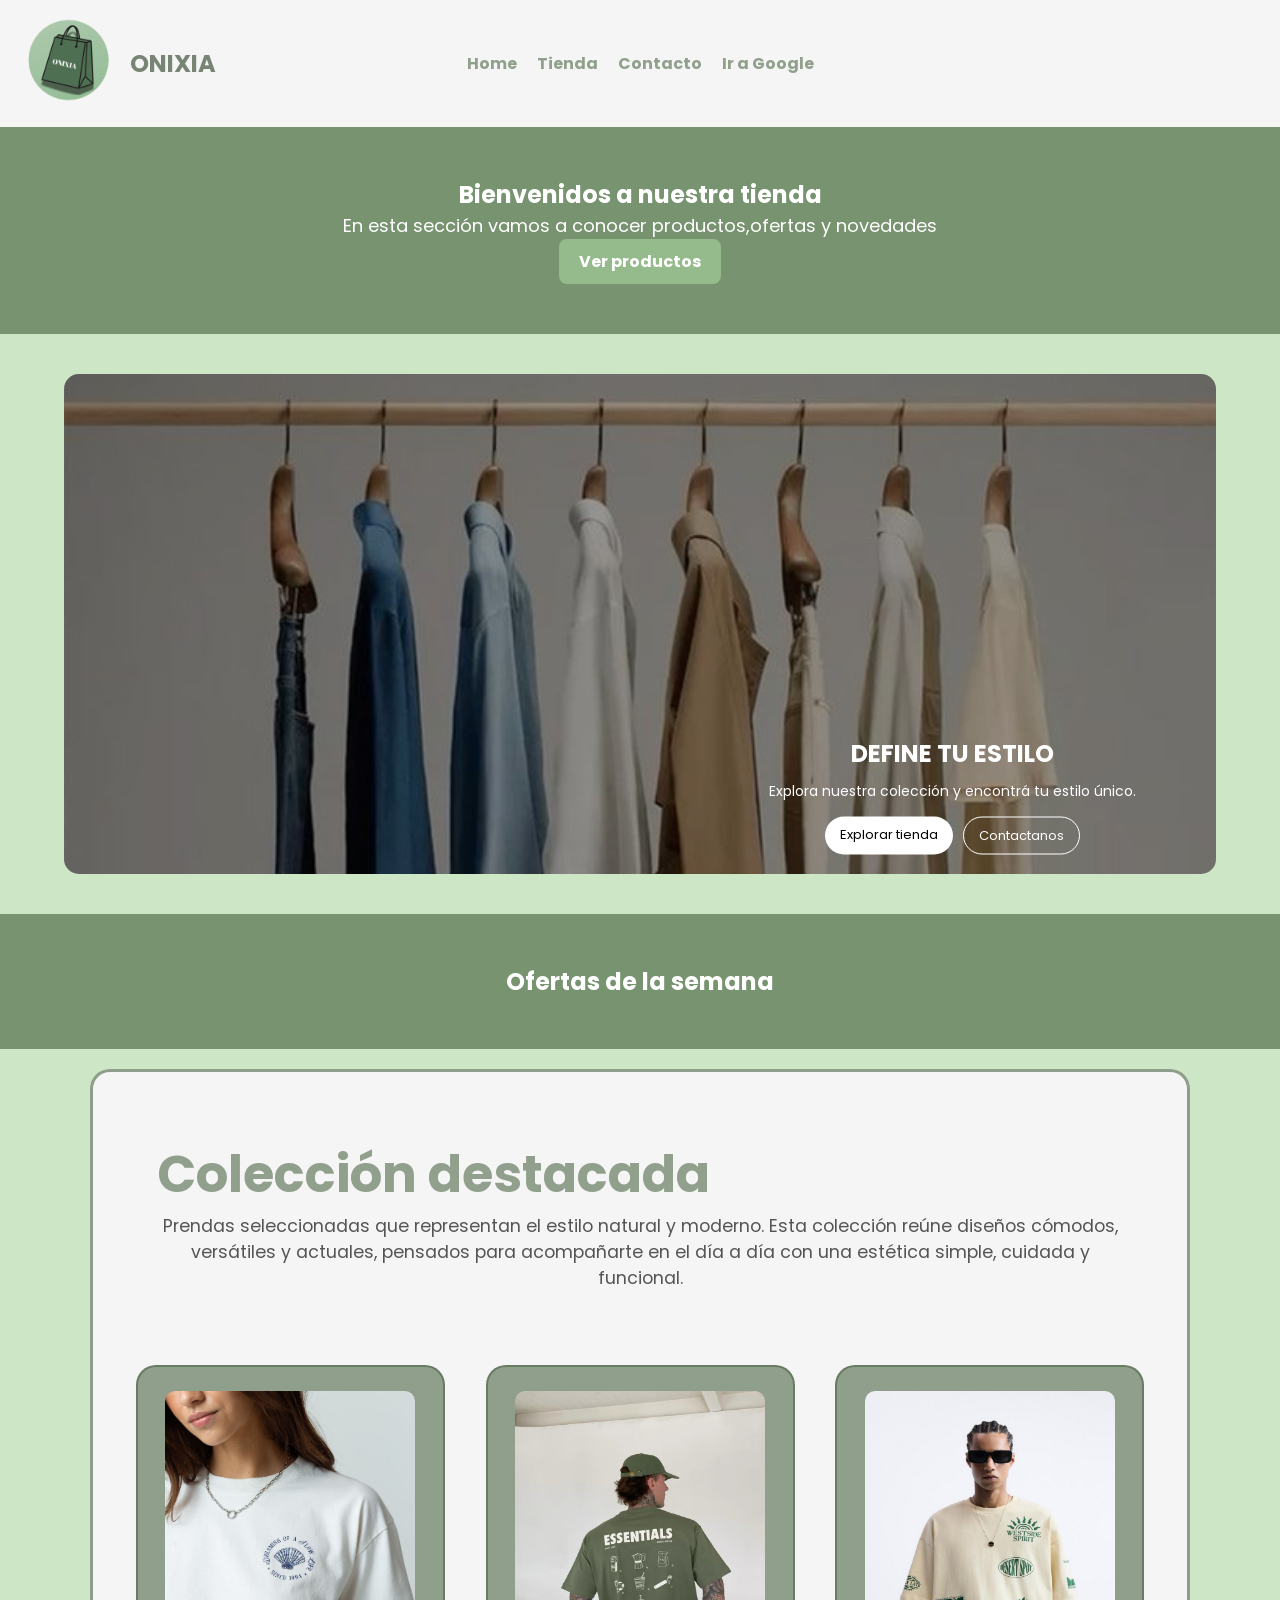
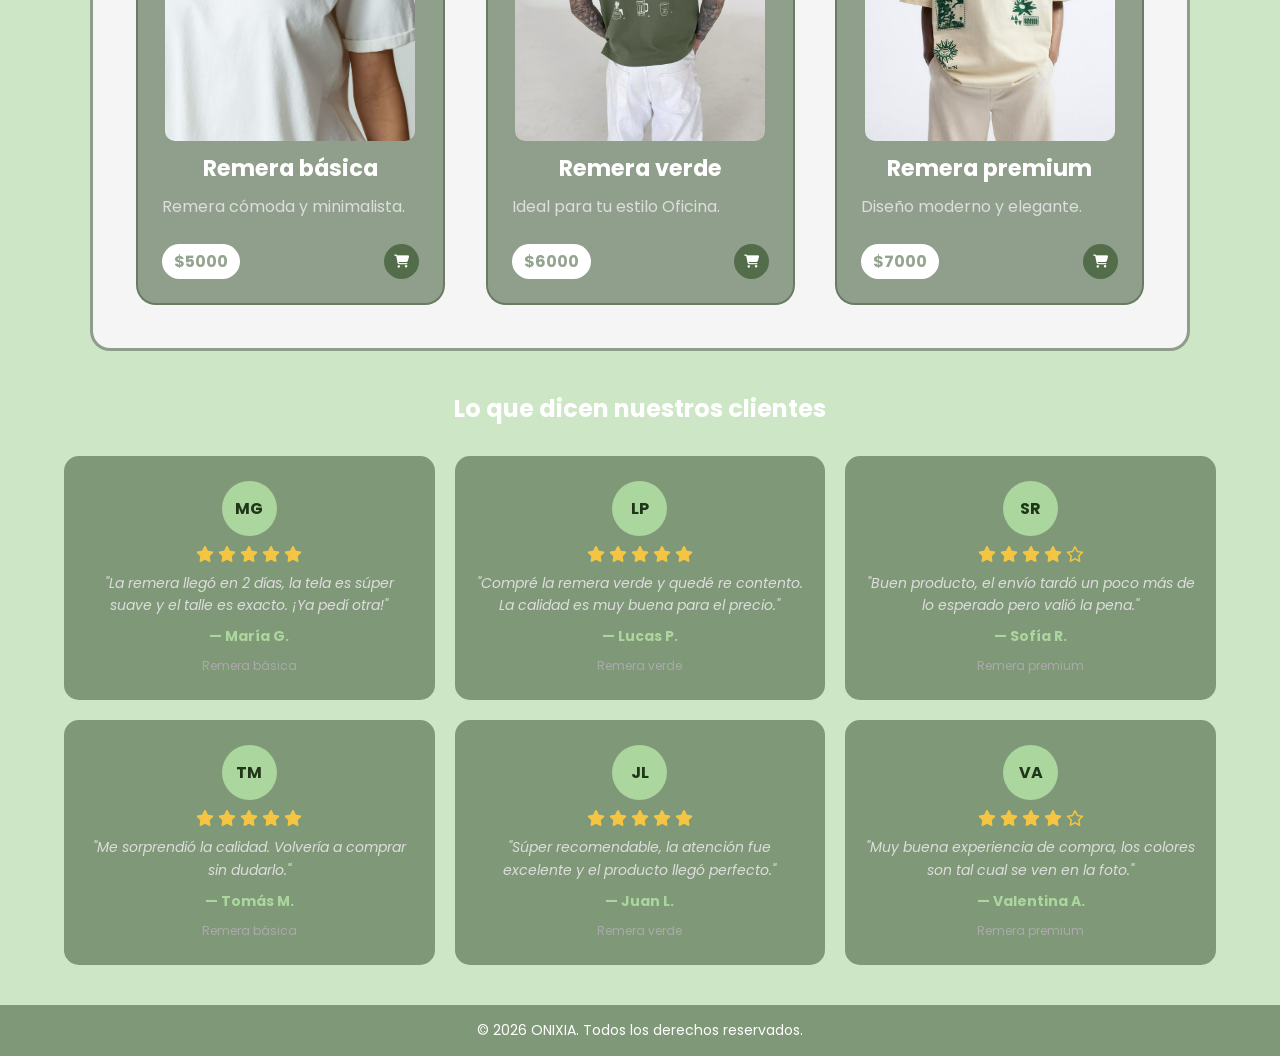
==== index.html @ 17a3d797 "Reordeno proyecto para GitHub Pages" ====
<!DOCTYPE html>
<html lang="es">
    <head>
        <meta charset="UTF-8">
        <meta name="viewport" content="width=device-width, initial-scale=1.0">
        <link rel="icon" type="image/x-icon" href="img/OnixiaCirculo.png">

        <link href="https://fonts.googleapis.com/css2?family=Poppins:wght@400;700&display=swap" rel="stylesheet">

        <link rel="stylesheet" href="estilos/style.css">
        <link rel="stylesheet" href="https://cdnjs.cloudflare.com/ajax/libs/font-awesome/6.5.0/css/all.min.css">
        <!--  ICONOS -->
        <link rel="stylesheet" href="https://cdnjs.cloudflare.com/ajax/libs/font-awesome/6.5.0/css/all.min.css">
    
        <title>ONIXIA</title>
    </head>
    <body>
        <header>
        
        
            <div class="brand">
                <a href="index.html">
                    <img src="img/OnixiaCirculo.png" alt="logo principal" class="logo">
                </a>
                <span class="brand-name">ONIXIA</span>
            </div>
        
            <!-- MENU NUEVO -->
            <input type="checkbox" id="menu-check" class="menu-check">

            <label for="menu-check" class="menu-toggle">
                <span class="icon-bar"></span>
                <span class="icon-bar"></span>
                <span class="icon-bar"></span>
            </label>

            <nav class="nav-container">
                <ul class="nav">
                    <li><a href="index.html">Home</a></li>
                    <li><a href="pages/tienda.html">Tienda</a></li>
                    <li><a href="pages/contacto.html" target="_blank">Contacto</a></li>
                    <li><a href="https://www.google.com" target="_blank">Ir a Google</a></li>
                </ul>
            </nav>
        </header>
        
        <main>
            <section class="introduccion">
                <h2>Bienvenidos a nuestra tienda</h2>
                <p>En esta sección vamos a conocer productos,ofertas y novedades</p>

                <a href="pages/tienda.html" id="btn">Ver productos</a>
            </section>
            <section class="hero">
                    
                    <div class="hero-img-arco">
                    </div>

                    <div class="hero-contenido">
                    <h1>DEFINE TU ESTILO</h1>
                    <p>Explora nuestra colección y encontrá tu estilo único.</p>
                        <div class="botones">
                        <a href="pages/tienda.html" class="btn">Explorar tienda</a>
                        <a href="pages/contacto.html" class="btn btn-secundario">Contactanos</a>
                        </div>
                    </div>

            </section>

           
            
            <section class="introduccion">
                <h2>Ofertas de la semana</h2>
            </section>

            
            <!-- CLASE 5-->  
            <!-- SECCIÓN 3: MEDIDAS, COLORES, FONDOS, FUENTES E ÍCONOS -->
            <section class="colecion">
                <div class="contenido-colecion">
                <h2 class="titulo-colecion">Colección destacada</h2>
                <p class="texto-colecion">
                    Prendas seleccionadas que representan el estilo natural y moderno. Esta colección reúne diseños cómodos, versátiles y actuales, pensados para acompañarte en el día a día con una estética simple, cuidada y funcional.
                </p>
            </div>

                <div class="tarjetas">

                    <article class="tarjeta producto">
                        <img src="img/remera1.jpg" alt="Producto">

                        <h3>Remera básica</h3>

                        <p class="descripcion">
                        Remera cómoda y minimalista.
                        </p>

                        <div class="footer">
                        <span class="precio">$5000</span>

                        <button>
                            <i class="fa-solid fa-cart-shopping"></i>
                            </button>
                        </div>
                    </article>

                    <article class="tarjeta producto">
                    <img src="img/essentials.jpg" alt="Producto">
                    <h3>Remera verde</h3>
                        <p class="descripcion">
                        Ideal para tu estilo Oficina.
                        </p>

                        <div class="footer">
                            <span class="precio">$6000</span>

                            <button>
                            <i class="fa-solid fa-cart-shopping"></i>
                            </button>
                        </div>
                    </article>

                    <article class="tarjeta producto">
                        <img src="img/Premium.jpg" alt="Producto">
                        <h3>Remera premium</h3>

                        <p class="descripcion">
                            Diseño moderno y elegante.
                        </p>

                        <div class="footer">
                            <span class="precio">$7000</span>

                            <button>
                            <i class="fa-solid fa-cart-shopping"></i>
                            </button>
                        </div>
                    </article>

                </div>
            </section>

            <!-- SECCIÓN RESEÑAS -->
            <section class="resenas">
            <h2>Lo que dicen nuestros clientes</h2>
                <div class="grid-resenas">


                    <article class="resena">
                    <div class="resena-avatar">MG</div>
                        <div class="estrellas">
                            <i class="fa-solid fa-star"></i>
                            <i class="fa-solid fa-star"></i>
                            <i class="fa-solid fa-star"></i>
                            <i class="fa-solid fa-star"></i>
                            <i class="fa-solid fa-star"></i>
                        </div>
                        <p>"La remera llegó en 2 días, la tela es súper suave y el talle es exacto. ¡Ya pedí otra!"</p>
                        <span class="resena-nombre">— María G.</span>
                        <span class="resena-producto">Remera básica</span>
                    </article>

                    <article class="resena">
                    <div class="resena-avatar">LP</div>
                        <div class="estrellas">
                            <i class="fa-solid fa-star"></i>
                            <i class="fa-solid fa-star"></i>
                            <i class="fa-solid fa-star"></i>
                            <i class="fa-solid fa-star"></i>
                            <i class="fa-solid fa-star"></i>
                        </div>
                        <p>"Compré la remera verde y quedé re contento. La calidad es muy buena para el precio."</p>
                        <span class="resena-nombre">— Lucas P.</span>
                        <span class="resena-producto">Remera verde</span>
                    </article>

                    <article class="resena">
                        <div class="resena-avatar">SR</div>
                        <div class="estrellas">
                            <i class="fa-solid fa-star"></i>
                            <i class="fa-solid fa-star"></i>
                            <i class="fa-solid fa-star"></i>
                            <i class="fa-solid fa-star"></i>
                            <i class="fa-regular fa-star"></i>
                        </div>
                        <p>"Buen producto, el envío tardó un poco más de lo esperado pero valió la pena."</p>
                        <span class="resena-nombre">— Sofía R.</span>
                        <span class="resena-producto">Remera premium</span>
                    </article>

                    <article class="resena">
                        <div class="resena-avatar">TM</div>
                        <div class="estrellas">
                            <i class="fa-solid fa-star"></i>
                            <i class="fa-solid fa-star"></i>
                            <i class="fa-solid fa-star"></i>
                            <i class="fa-solid fa-star"></i>
                            <i class="fa-solid fa-star"></i>
                        </div>
                        <p>"Me sorprendió la calidad. Volvería a comprar sin dudarlo."</p>
                        <span class="resena-nombre">— Tomás M.</span>
                        <span class="resena-producto">Remera básica</span>
                    </article>

                    <article class="resena">
                        <div class="resena-avatar">JL</div>
                        <div class="estrellas">
                            <i class="fa-solid fa-star"></i>
                            <i class="fa-solid fa-star"></i>
                            <i class="fa-solid fa-star"></i>
                            <i class="fa-solid fa-star"></i>
                            <i class="fa-solid fa-star"></i>
                        </div>
                        <p>"Súper recomendable, la atención fue excelente y el producto llegó perfecto."</p>
                        <span class="resena-nombre">— Juan L.</span>
                        <span class="resena-producto">Remera verde</span>
                    </article>

                    <article class="resena">
                        <div class="resena-avatar">VA</div>
                        <div class="estrellas">
                            <i class="fa-solid fa-star"></i>
                            <i class="fa-solid fa-star"></i>
                            <i class="fa-solid fa-star"></i>
                            <i class="fa-solid fa-star"></i>
                            <i class="fa-regular fa-star"></i>
                        </div>
                        <p>"Muy buena experiencia de compra, los colores son tal cual se ven en la foto."</p>
                        <span class="resena-nombre">— Valentina A.</span>
                        <span class="resena-producto">Remera premium</span>
                    </article>
                </div>
        </section>
    </main>
    

        <script>
            let slides = document.querySelectorAll(".slide");
            let index = 0;

            function mostrarSlide(i) {
            slides.forEach(slide => slide.classList.remove("activo"));
            slides[i].classList.add("activo");
            }

            document.querySelector(".next").addEventListener("click", () => {
            index = (index + 1) % slides.length;
            mostrarSlide(index);
            });

            document.querySelector(".prev").addEventListener("click", () => {
            index = (index - 1 + slides.length) % slides.length;
            mostrarSlide(index);
            });
        </script>


        <footer>
            <p>© 2026 ONIXIA. Todos los derechos reservados.</p>
        </footer>

    
    </body>

</html>
---- estilos/style.css ----
/* Selector universal */
* {
    margin: 0;
    padding: 0;
    box-sizing: border-box;
}
/* Selector de clase */
.introduccion{
    background-color: #3e5b3696;
    text-align: center;
    padding: 50px 20px;
}

/* selector de id / Boton "Ver Productos" */
#btn {
    display: inline-block;
    background-color: #abd69e96;
    color: #fff;
    padding: 10px 20px;
    text-decoration: none;
    border-radius: 8px;
    font-weight: bold;
    transition: 0.3s;
}

#btn:hover {
    background-color: #20361996;
}


body {
  font-family: 'Poppins', sans-serif;
  background-color: #abd69e96;
  color: #fff;
  min-height: 100vh;
  display: flex;
  flex-direction: column;
}

.titulo-header {
    color: #20361996;
}

.titulo-construccion {
    color: #fff;
}

h2{
    color :#fff;

}

p {
    font-size: 18px;

}

header {
    display: flex;
    align-items: center;
    justify-content: space-between;
    padding: 10px 20px;
    background-color: #f5f5f5;
}

header {
    position: relative;
}

.nav-container {
    position: absolute;
    left: 50%;
    transform: translateX(-50%);
}

.logo {
    width: 100px;
}

/* Nombre de la tienda */
.brand {
    display: flex;
    align-items: center;
    gap: 10px;
}

.brand-name {
    font-size: 24px;
    font-weight: bold;
    color: #20361996;
}
/* Menú*/
.nav {
    display: flex;
    gap: 20px;
    list-style: none;
}

.nav a {
    text-decoration: none;
    color: #abd69e96;
    font-weight: 500;
}

.nav a:hover {
    color: #555;
}

/* Contenedor del formulario */
.formulario {
    background-color: #20361996;
    padding: 20px;
    width: 300px;
    margin: 50px auto; /* lo centra */
    border-radius: 10px;
}

/* Inputs */
.formulario input {
    width: 100%;
    padding: 10px;
    margin-bottom: 10px;
    border: 1px solid #ccc;
    border-radius: 5px;

    background-color: #abd69e; /* verde */
    color: #222;               /* color del texto */
}

/* Textarea */
.formulario textarea {
    width: 100%;
    padding: 10px;
    margin-bottom: 10px;
    border: 1px solid #ccc;
    border-radius: 5px;

    background-color: #abd69e;
    color: #222;
}

/* Labels */
.formulario label {
    display: block;
    margin-top: 10px;
    color: #fff;
    font-weight: 500;
}

/* Botón */
.formulario button {
    width: 100%;
    padding: 10px;
    border: none;
    border-radius: 5px;

    background-color: #fff;
    color: #abd69e96;
    font-weight: bold;
    cursor: pointer;
}

/* Hover */
.formulario button:hover {
    background-color: #444;
}

@media (max-width: 768px) {
  .formulario {
    width: 95%;
  }
}

/* ===== MENU RESPONSIVE SIN JS ===== */

.menu-check {
    display: none;
}


.nav a {
    text-decoration: none;
    color: #4a644296;
    font-weight: 700;
}

/* Botón hamburguesa */
.menu-toggle {
    display: none;
    flex-direction: column;
    gap: 5px;
    cursor: pointer;
}

.icon-bar {
    width: 28px;
    height: 3px;
    background: #abd69e96;
}

/* MOBILE */
@media (max-width: 768px) {

    .menu-toggle {
        display: flex;
    }

    .nav-container {
        display: none;
        width: 100%;
    }

    .menu-check:checked ~ .nav-container {
        display: block;
    }

    .nav {
        flex-direction: column;
        gap: 15px;
        margin-top: 15px;
    }

    .nav-container {
        position: static;
        transform: none;
    }
}


/* ------------------------------------------- /*
 /* CLASE 5*/

.colecion {
    width: 90%;
    /* ocupa el 90% del ancho disponible */
    max-width: 1100px;
    /* limita el ancho máximo a 1100px */
    min-width: 800px;
    /* limita el ancho mínimo a 800px */
    margin: 20px auto;
    /* centra el contenedor horizontalmente */
    padding: 2rem;
    background-color: #f5f5f5;
    border: 3px solid #4a644296;
    border-radius: 20px;
}

.titulo-colecion {
    color: #4a644296; /* o el color que quieras */
    background: transparent; /* 🔥 clave */
    padding: 0; /* opcional, para evitar efecto caja */
}
.contenido-colecion {
    background-color: #f5f5f5;
    padding: 2rem;
    border-radius: 10px;
    
}

.texto-colecion {
    text-align: center;
    font-size: 1.1rem;
    margin-bottom: 2rem;
    color: #555555; /* 👈 color distinto al título */
}

.tarjetas {
    display: flex;
    gap: 20px;
    flex-wrap: wrap;
    justify-content: center;
}

.tarjeta {
   display: flex;
   flex-direction: column;
    vertical-align: top;
    width: 30%; /* cada tarjeta ocupa el 30% del contenedor */
    object-fit: cover;  /* 👈 recorta sin deformar */
    min-width: 250px;
    margin: 1%;
    padding: 1.5rem;
    background-color: #4a644296;
    border: 2px solid #4a644296;
    overflow: hidden;
    transition: transform 0.3s;
    border-radius: 20px;

}
.tarjeta:hover {
    transform: translateY(-10px);
}

/* LO NUEVO EN TARJETA*/
.tarjeta img {
    width: 100%; /* VA 100% */
    max-width: 250px;  /* límite para que no sea gigante( es el ancho) */
    height: 350px;         /* mantiene proporción(es el largo) */
    display: block;
    margin: 0 auto 10px;  /* centra la imagen */
    border-radius: 10px;
    margin-bottom: 10px;
}

.descripcion {
    font-size: 14px;
    color: #333;
}

/* Footer (precio + botón) */
.footer {
    display: flex;
    justify-content: space-between;
    align-items: center;
    margin-top: 15px;
}

.precio {
    background-color: white;
    padding: 5px 12px;
    border-radius: 20px;
    font-weight: bold;
    color: #2d6a4f;
}

button {
    background-color: #536d4a;
    color: white;
    border: none;
    padding: 10px;
    border-radius: 50%;
    cursor: pointer;
}

/* selector de espacio*/
/* TÍTULO */
.tarjeta h3 {
    font-size: 1.4rem; /* el título crece según la medida raíz */
    margin: 0 auto 10px;
    color: white;
    text-align: center; /* esto lo centra */
}

/* TODOS los párrafos dentro de la tarjeta */
.tarjeta p {
    font-size: 1rem;
    line-height: 1.5em;
}

/* SOLO la descripción */
.tarjeta .descripcion {
    color: #ddd;
    margin-bottom: 10px;
}

/* selector de hijo directo -> .tarjeta > span 
 no funcionaría porque el span está dentro del p, no directamente dentro de .tarjeta*/
.tarjeta span {
    font-weight: bold;
    color: #4a644296;
}

.icono {
    font-size: 2.5rem;
    margin-bottom: 1rem;
    color: #ff9800;
}

/* Tarjeta 1: medidas absolutas */
.tarjeta-uno {
    background-color: #abd69e96;
    /*#eaf7ff;*/
}

/* Tarjeta 2: medidas relativas*/
.tarjeta-dos {
    background-color:  #abd69e96  
    
}

.tarjeta-dos p {
    font-size: 1.1em;
}

/* Tarjeta 3: overflow */
.tarjeta-tres {
    background-color:  #abd69e96
}

.texto-largo {
    height: 100px;
    padding-right: 10px;
    overflow: auto;
    /* scroll , visible ,hidden,auto   */
}

/* Ejemplo de unidades flexibles */
.colecion h2 {
    font-size: 4vw;
    
}

@media (max-width: 768px) {
    .colecion h2 {
        font-size: 2rem;
    }

    .tarjeta {
        display: block;
        width: 90%;
        margin: 15px auto;
        height: auto;
    }
}
/* ------------------------------------------- */
/* HERO HOME */
.hero {
  width: 90%;
  max-width: 1200px;
  height: 500px;
  margin: 40px auto;
  border-radius: 15px;
  position: relative;
  overflow: hidden;
  background-image: url("../img/perchero.jpg");
  background-size: cover;
  background-position: center 10%; /* esto es para bajar y subir la imagen dentro del cuadro*/
  display: flex;
  align-items: center;
  justify-content: space-between;
  padding: 0 60px;
}

.hero::before {
  content: "";
  position: absolute;
  inset: 0;
  background: rgba(0, 0, 0, 0.4); /* 👈 cambiá el 0.4 para más o menos oscuridad */
  z-index: 0;
}

/* contenido encima */
.hero-contenido {
  position: relative;
  color: white;
  text-align: center;
  top: 50%;
  transform: translateY(-50%);
  padding: 20px;
}

.hero h1 {
  font-size: 24px;
  margin-bottom: 10px;
}

.hero p {
  font-size: 14px;
  margin-bottom: 15px;
}

/* botones */
.botones {
  display: flex;
  justify-content: center;
  gap: 10px;
}

.btn {
  background: white;
  color: black;
  padding: 8px 15px;
  border-radius: 20px;
  text-decoration: none;
  font-size: 13px;
}

.btn-secundario {
  background: transparent;
  border: 1px solid white;
  color: white;
}
/* ------------------------------------------- */



main {
  flex: 1; /* 👈 esto empuja el footer hacia abajo */
}

/* FOOTER */
footer {
  background: #4a644296;
  color: white;
  text-align: center;
  padding: 15px;
}

footer p {
  margin: 0;
  font-size: 14px;
}

.footer-tienda {
  background: #4a644296;
;  
  color: white;
  text-align: center;
  padding: 15px;
}

/* RESEÑAS */
.resenas {
  width: 90%;
  max-width: 1200px;
  margin: 40px auto;
  text-align: center;
}

.resenas h2 {
  margin-bottom: 30px;
  color: #fff;
}

.grid-resenas {
  display: grid;
  grid-template-columns: repeat(3, 1fr);
  gap: 20px;
}

.resena {
  background-color: #4a644296;
  border-radius: 15px;
  padding: 25px 20px;
  display: flex;
  flex-direction: column;
  align-items: center;
  gap: 10px;
  transition: transform 0.3s;
}

.resena:hover {
  transform: translateY(-5px);
}

.resena-avatar {
  width: 55px;
  height: 55px;
  border-radius: 50%;
  background-color: #abd69e;
  color: #203619;
  font-weight: 700;
  font-size: 16px;
  display: flex;
  align-items: center;
  justify-content: center;
}

.estrellas {
  color: #f4c542;
  font-size: 16px;
  display: flex;
  gap: 4px;
}

.resena p {
  font-size: 14px;
  color: #ddd;
  font-style: italic;
  line-height: 1.6;
}

.resena-nombre {
  font-weight: 700;
  color: #abd69e;
  font-size: 14px;
}

.resena-producto {
  font-size: 12px;
  color: #aaa;
}

/* RESPONSIVE */
@media (max-width: 768px) {
  .grid-resenas {
    grid-template-columns: 1fr;
  }
}
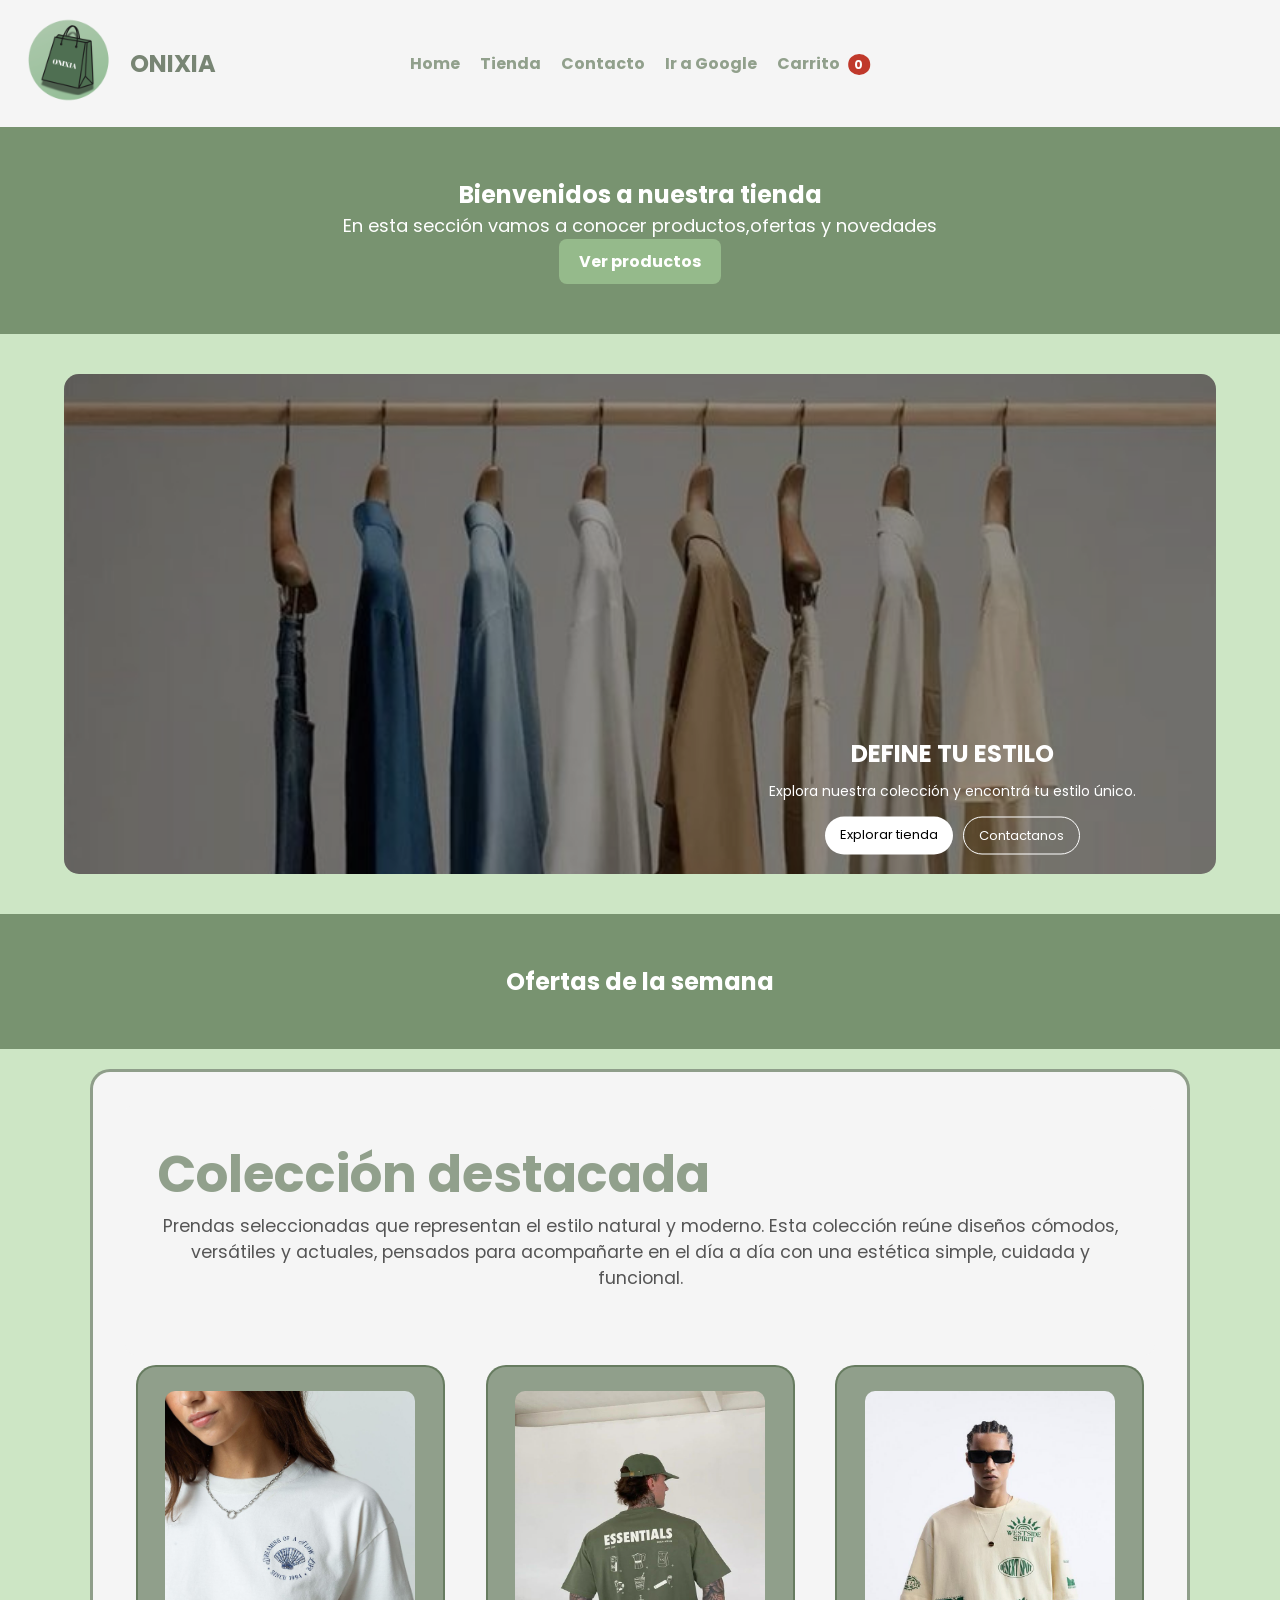
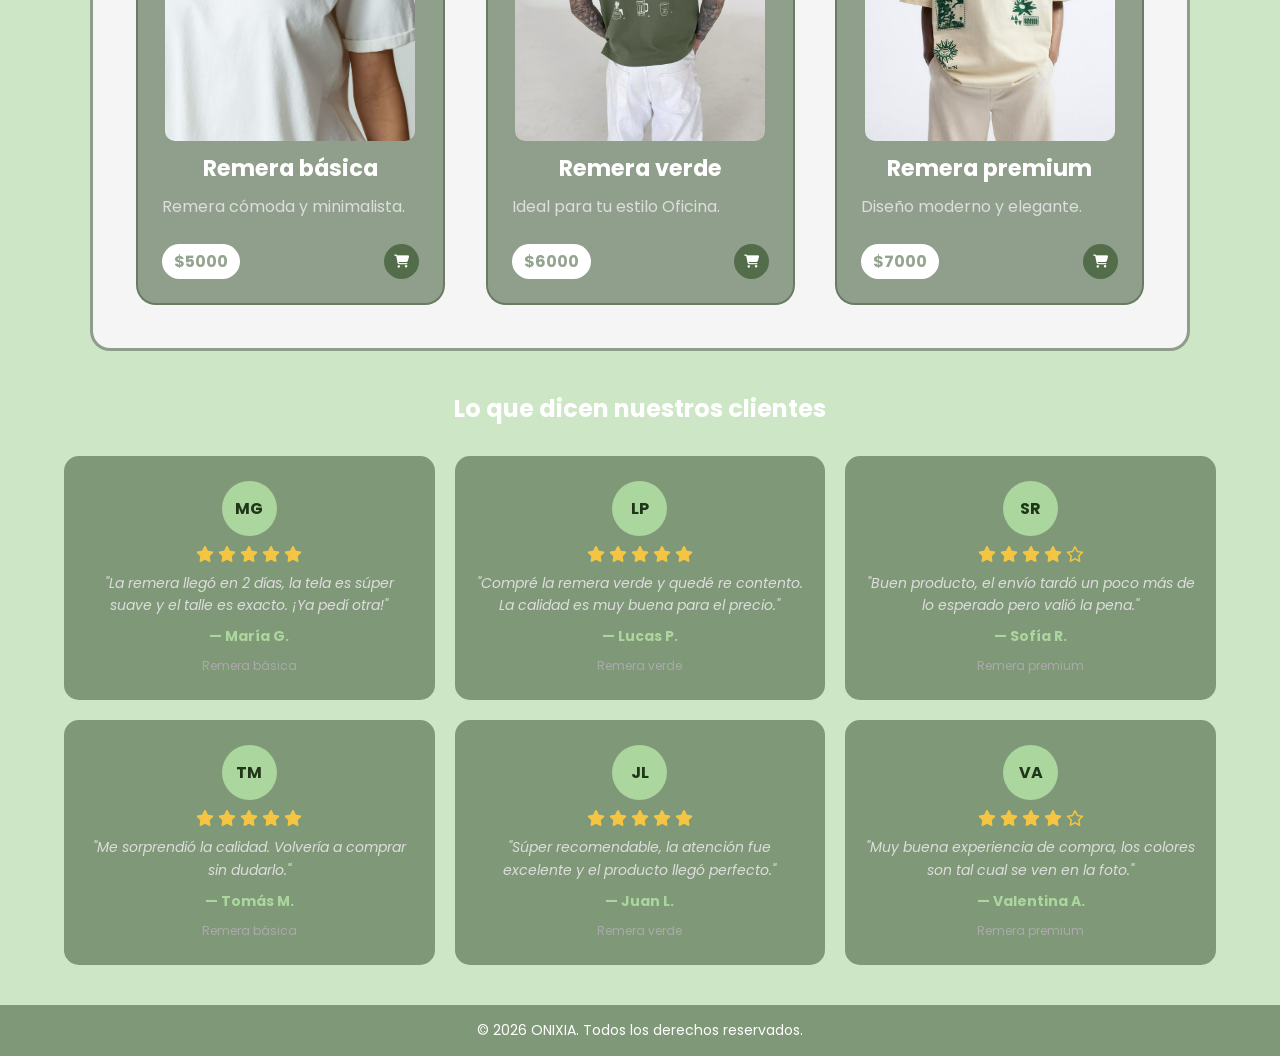
==== commit c7c1451f: "feat: carrito funcional con localStorage, corrección de rutas de navegación, contador dinámico y mej" ====
--- a/index.html
+++ b/index.html
@@ -7,8 +7,10 @@
 
         <link href="https://fonts.googleapis.com/css2?family=Poppins:wght@400;700&display=swap" rel="stylesheet">
 
-        <link rel="stylesheet" href="estilos/style.css">
-        <link rel="stylesheet" href="https://cdnjs.cloudflare.com/ajax/libs/font-awesome/6.5.0/css/all.min.css">
+        <link rel="stylesheet" href="estilos/base.css">
+        <link rel="stylesheet" href="estilos/productos.css">
+        <link rel="stylesheet" href="estilos/index.css">
+
         <!--  ICONOS -->
         <link rel="stylesheet" href="https://cdnjs.cloudflare.com/ajax/libs/font-awesome/6.5.0/css/all.min.css">
     
@@ -34,12 +36,16 @@
                 <span class="icon-bar"></span>
             </label>
 
+            <label for="menu-check" class="nav-overlay"></label>
+
             <nav class="nav-container">
+
                 <ul class="nav">
                     <li><a href="index.html">Home</a></li>
                     <li><a href="pages/tienda.html">Tienda</a></li>
-                    <li><a href="pages/contacto.html" target="_blank">Contacto</a></li>
+                    <li><a href="pages/contacto.html">Contacto</a></li>
                     <li><a href="https://www.google.com" target="_blank">Ir a Google</a></li>
+                    <li><a href="pages/carrito.html">Carrito <span id="contador-carrito">0</span></a></li>
                 </ul>
             </nav>
         </header>
@@ -235,23 +241,7 @@
     
 
         <script>
-            let slides = document.querySelectorAll(".slide");
-            let index = 0;
-
-            function mostrarSlide(i) {
-            slides.forEach(slide => slide.classList.remove("activo"));
-            slides[i].classList.add("activo");
-            }
-
-            document.querySelector(".next").addEventListener("click", () => {
-            index = (index + 1) % slides.length;
-            mostrarSlide(index);
-            });
-
-            document.querySelector(".prev").addEventListener("click", () => {
-            index = (index - 1 + slides.length) % slides.length;
-            mostrarSlide(index);
-            });
+           
         </script>
 
 
@@ -259,7 +249,7 @@
             <p>© 2026 ONIXIA. Todos los derechos reservados.</p>
         </footer>
 
-    
+     <script src="js/carrito.js"></script>
     </body>
 
 </html>
--- a/estilos/base.css
+++ b/estilos/base.css
@@ -0,0 +1,242 @@
+/* ============================================
+   BASE.CSS - Estilos globales
+   Usado en TODAS las páginas (index, tienda, contacto)
+   ============================================ */
+
+/* Reset */
+* {
+    margin: 0;
+    padding: 0;
+    box-sizing: border-box;
+}
+
+body {
+    font-family: 'Poppins', sans-serif;
+    background-color: #abd69e96;
+    color: #fff;
+    min-height: 100vh;
+    display: flex;
+    flex-direction: column;
+}
+
+main {
+    flex: 1; /* empuja el footer hacia abajo */
+}
+
+h2 {
+    color: #fff;
+}
+
+p {
+    font-size: 18px;
+}
+
+/* Banner de introducción (usado en index y tienda) */
+.introduccion {
+    background-color: #3e5b3696;
+    text-align: center;
+    padding: 50px 20px;
+}
+
+/* ===== HEADER Y NAV ===== */
+header {
+    display: flex;
+    align-items: center;
+    justify-content: space-between;
+    padding: 10px 20px;
+    background-color: #f5f5f5;
+    position: relative;
+}
+
+.logo {
+    width: 100px;
+}
+
+.brand {
+    display: flex;
+    align-items: center;
+    gap: 10px;
+}
+
+.brand-name {
+    font-size: 24px;
+    font-weight: bold;
+    color: #20361996;
+}
+
+.nav {
+    display: flex;
+    gap: 20px;
+    list-style: none;
+}
+
+.nav a {
+    text-decoration: none;
+    color: #4a644296;
+    font-weight: 700;
+}
+
+.nav a:hover {
+    color: #555;
+}
+
+/* nav centrado solo en desktop */
+@media (min-width: 769px) {
+  .nav-container {
+    position: absolute;
+    left: 50%;
+    transform: translateX(-50%);
+  }
+}
+
+/* Menú responsive sin JS (checkbox hack) */
+.menu-check {
+    display: none;
+}
+
+.menu-toggle {
+    display: none;
+    flex-direction: column;
+    gap: 5px;
+    cursor: pointer;
+}
+
+.icon-bar {
+    width: 28px;
+    height: 3px;
+    background: #abd69e96;
+}
+
+/* ===== FOOTER ===== */
+footer,
+.footer-tienda {
+    background: #4a644296;
+    color: white;
+    text-align: center;
+    padding: 15px;
+}
+
+footer p {
+    margin: 0;
+    font-size: 14px;
+}
+
+/* ===== TABLET - 768px ===== */
+@media (max-width: 768px) {
+  header { flex-wrap: wrap; }
+  .menu-toggle { display: flex; }
+
+  .nav-overlay {
+    display: block;
+    position: fixed;
+    inset: 0;
+    background: rgba(0,0,0,0.4);
+    opacity: 0;
+    pointer-events: none;
+    transition: opacity 0.35s;
+    z-index: 98;
+  }
+
+  .menu-check:checked ~ .nav-overlay {
+    opacity: 1;
+    pointer-events: all;
+  }
+
+  .nav-container {
+    position: fixed;
+    top: 0;
+    right: 0;
+    left: auto;
+    transform: translateX(100%);
+    width: 220px;
+    height: 100vh;
+    background: #3e5b36;
+    transition: transform 0.35s ease;
+    z-index: 99;
+    padding-top: 30px;
+    display: flex;
+    flex-direction: column;
+  }
+
+  .menu-check:checked ~ .nav-container {
+    transform: translateX(0);
+  }
+
+  .nav {
+    flex-direction: column;
+    gap: 0;
+    padding: 0;
+  }
+
+  .nav li { list-style: none; }
+
+  .nav a {
+    display: block;
+    padding: 14px 24px;
+    color: #c8dfc4;
+    font-size: 15px;
+    border-bottom: 0.5px solid #4a6e3a;
+    transition: background 0.2s;
+  }
+
+  .nav a:hover {
+    background: #4a6e3a;
+    color: #fff;
+  }
+}
+
+/* ===== MSJ AGREGADO A CARRITO ===== */
+
+#toast-container {
+  position: fixed;
+  top: 20px;
+  right: 20px;
+  z-index: 9999;
+}
+
+.toast {
+  display: flex;
+  align-items: center;
+  gap: 10px;
+  background: #1e1e1e;
+  color: #fff;
+  padding: 12px 16px;
+  border-radius: 10px;
+  margin-bottom: 10px;
+  min-width: 250px;
+  box-shadow: 0 10px 25px rgba(0,0,0,0.3);
+  animation: slideIn 0.3s ease;
+}
+
+.toast.exito {
+  border-left: 5px solid #22c55e;
+}
+
+.toast-icon {
+  font-size: 20px;
+}
+
+.toast strong {
+  display: block;
+}
+
+.toast small {
+  color: #ccc;
+}
+
+@keyframes slideIn {
+  from {
+    transform: translateX(100%);
+    opacity: 0;
+  }
+  to {
+    transform: translateX(0);
+    opacity: 1;
+  }
+}
+
+/* ===== CELULAR - 375px ===== */
+@media (max-width: 375px) {
+  p { font-size: 14px; }
+  h2 { font-size: 1.4rem; }
+}
--- a/estilos/productos.css
+++ b/estilos/productos.css
@@ -0,0 +1,190 @@
+/* ============================================
+   PRODUCTOS.CSS - Tarjetas de producto
+   Usado en index.html Y tienda.html
+   ============================================ */
+
+.colecion {
+    width: 90%;
+    max-width: 1100px;
+    min-width: 800px;
+    margin: 20px auto;
+    padding: 2rem;
+    background-color: #f5f5f5;
+    border: 3px solid #4a644296;
+    border-radius: 20px;
+}
+
+.colecion h2 {
+    font-size: 4vw;
+}
+
+.titulo-colecion {
+    color: #4a644296;
+    background: transparent;
+    padding: 0;
+}
+
+.contenido-colecion {
+    background-color: #f5f5f5;
+    padding: 2rem;
+    border-radius: 10px;
+}
+
+.texto-colecion {
+    text-align: center;
+    font-size: 1.1rem;
+    margin-bottom: 2rem;
+    color: #555555;
+}
+
+.tarjetas {
+    display: flex;
+    gap: 20px;
+    flex-wrap: wrap;
+    justify-content: center;
+}
+
+.tarjeta {
+    display: flex;
+    flex-direction: column;
+    vertical-align: top;
+    width: 30%;
+    object-fit: cover;
+    min-width: 250px;
+    margin: 1%;
+    padding: 1.5rem;
+    background-color: #4a644296;
+    border: 2px solid #4a644296;
+    overflow: hidden;
+    transition: transform 0.3s;
+    border-radius: 20px;
+}
+
+.tarjeta:hover {
+    transform: translateY(-10px);
+}
+
+.tarjeta img {
+    width: 100%;
+    max-width: 250px;
+    height: 350px;
+    display: block;
+    margin: 0 auto 10px;
+    border-radius: 10px;
+    margin-bottom: 10px;
+}
+
+.descripcion {
+    font-size: 14px;
+    color: #333;
+}
+
+.footer {
+    display: flex;
+    justify-content: space-between;
+    align-items: center;
+    margin-top: 15px;
+}
+
+.precio {
+    background-color: white;
+    padding: 5px 12px;
+    border-radius: 20px;
+    font-weight: bold;
+    color: #2d6a4f;
+}
+
+button {
+    background-color: #536d4a;
+    color: white;
+    border: none;
+    padding: 10px;
+    border-radius: 50%;
+    cursor: pointer;
+}
+
+.tarjeta h3 {
+    font-size: 1.4rem;
+    margin: 0 auto 10px;
+    color: white;
+    text-align: center;
+}
+
+.tarjeta p {
+    font-size: 1rem;
+    line-height: 1.5em;
+}
+
+.tarjeta .descripcion {
+    color: #ddd;
+    margin-bottom: 10px;
+}
+
+.tarjeta span {
+    font-weight: bold;
+    color: #4a644296;
+}
+
+.icono {
+    font-size: 2.5rem;
+    margin-bottom: 1rem;
+    color: #ff9800;
+}
+
+.tarjeta-uno { background-color: #abd69e96; }
+.tarjeta-dos { background-color: #abd69e96; }
+.tarjeta-dos p { font-size: 1.1em; }
+.tarjeta-tres { background-color: #abd69e96; }
+
+.texto-largo {
+    height: 100px;
+    padding-right: 10px;
+    overflow: auto;
+}
+
+.filtros {
+  display: flex;
+  justify-content: center;
+  gap: 12px;
+  margin-bottom: 30px;
+}
+
+.filtro-btn {
+  padding: 8px 20px;
+  border: 2px solid #7c9070;
+  background-color: transparent;
+  border-radius: 20px;
+  cursor: pointer;
+  font-weight: bold;
+  transition: 0.3s;
+  color: #7c9070;
+}
+
+.filtro-btn.activo,
+.filtro-btn:hover {
+  background-color: #7c9070;
+  color: white;
+}
+
+#contador-carrito {
+  background: #c0392b;
+  color: #fff;
+  font-size: 0.75rem;
+  padding: 0.1rem 0.4rem;
+  border-radius: 50%;
+  margin-left: 0.3rem;
+}
+
+/* ===== TABLET - 768px ===== */
+@media (max-width: 768px) {
+  .colecion { min-width: unset; width: 95%; padding: 1rem; }
+  .colecion h2 { font-size: 2rem; }
+  .tarjeta { display: block; width: 90%; margin: 15px auto; height: auto; }
+}
+
+/* ===== CELULAR - 375px ===== */
+@media (max-width: 375px) {
+  .colecion { width: 100%; padding: 0.5rem; }
+  .tarjeta { width: 95%; }
+  .tarjeta img { height: 250px; }
+}
--- a/estilos/index.css
+++ b/estilos/index.css
@@ -0,0 +1,181 @@
+/* ============================================
+   INDEX.CSS - Estilos exclusivos de index.html
+   (botón "Ver productos", hero, reseñas)
+   ============================================ */
+
+#btn {
+    display: inline-block;
+    background-color: #abd69e96;
+    color: #fff;
+    padding: 10px 20px;
+    text-decoration: none;
+    border-radius: 8px;
+    font-weight: bold;
+    transition: 0.3s;
+}
+
+#btn:hover {
+    background-color: #20361996;
+}
+
+/* ===== HERO ===== */
+.hero {
+  width: 90%;
+  max-width: 1200px;
+  height: 500px;
+  margin: 40px auto;
+  border-radius: 15px;
+  position: relative;
+  overflow: hidden;
+  background-image: url("../img/perchero.jpg");
+  background-size: cover;
+  background-position: center 10%;
+  display: flex;
+  align-items: center;
+  justify-content: space-between;
+  padding: 0 60px;
+}
+
+.hero::before {
+  content: "";
+  position: absolute;
+  inset: 0;
+  background: rgba(0, 0, 0, 0.4);
+  z-index: 0;
+}
+
+.hero-contenido {
+  position: relative;
+  color: white;
+  text-align: center;
+  top: 50%;
+  transform: translateY(-50%);
+  padding: 20px;
+}
+
+.hero h1 {
+  font-size: 24px;
+  margin-bottom: 10px;
+}
+
+.hero p {
+  font-size: 14px;
+  margin-bottom: 15px;
+}
+
+.botones {
+  display: flex;
+  justify-content: center;
+  gap: 10px;
+}
+
+.btn {
+  background: white;
+  color: black;
+  padding: 8px 15px;
+  border-radius: 20px;
+  text-decoration: none;
+  font-size: 13px;
+}
+
+.btn-secundario {
+  background: transparent;
+  border: 1px solid white;
+  color: white;
+}
+
+/* ===== RESEÑAS ===== */
+.resenas {
+  width: 90%;
+  max-width: 1200px;
+  margin: 40px auto;
+  text-align: center;
+}
+
+.resenas h2 {
+  margin-bottom: 30px;
+  color: #fff;
+}
+
+.grid-resenas {
+  display: grid;
+  grid-template-columns: repeat(3, 1fr);
+  gap: 20px;
+}
+
+.resena {
+  background-color: #4a644296;
+  border-radius: 15px;
+  padding: 25px 20px;
+  display: flex;
+  flex-direction: column;
+  align-items: center;
+  gap: 10px;
+  transition: transform 0.3s;
+}
+
+.resena:hover {
+  transform: translateY(-5px);
+}
+
+.resena-avatar {
+  width: 55px;
+  height: 55px;
+  border-radius: 50%;
+  background-color: #abd69e;
+  color: #203619;
+  font-weight: 700;
+  font-size: 16px;
+  display: flex;
+  align-items: center;
+  justify-content: center;
+}
+
+.estrellas {
+  color: #f4c542;
+  font-size: 16px;
+  display: flex;
+  gap: 4px;
+}
+
+.resena p {
+  font-size: 14px;
+  color: #ddd;
+  font-style: italic;
+  line-height: 1.6;
+}
+
+.resena-nombre {
+  font-weight: 700;
+  color: #abd69e;
+  font-size: 14px;
+}
+
+.resena-producto {
+  font-size: 12px;
+  color: #aaa;
+}
+
+#contador-carrito {
+  background: #c0392b;
+  color: #fff;
+  font-size: 0.75rem;
+  padding: 0.1rem 0.4rem;
+  border-radius: 50%;
+  margin-left: 0.3rem;
+}
+
+/* ===== TABLET - 768px ===== */
+@media (max-width: 768px) {
+  .grid-resenas { grid-template-columns: 1fr; }
+  .hero { padding: 0 20px; height: auto; min-height: 300px; }
+  .hero h1 { font-size: 20px; }
+}
+
+/* ===== CELULAR - 375px ===== */
+@media (max-width: 375px) {
+  .hero { padding: 0 10px; min-height: 250px; }
+  .hero h1 { font-size: 16px; }
+  .hero p { font-size: 12px; }
+  .btn { padding: 6px 10px; font-size: 11px; }
+}
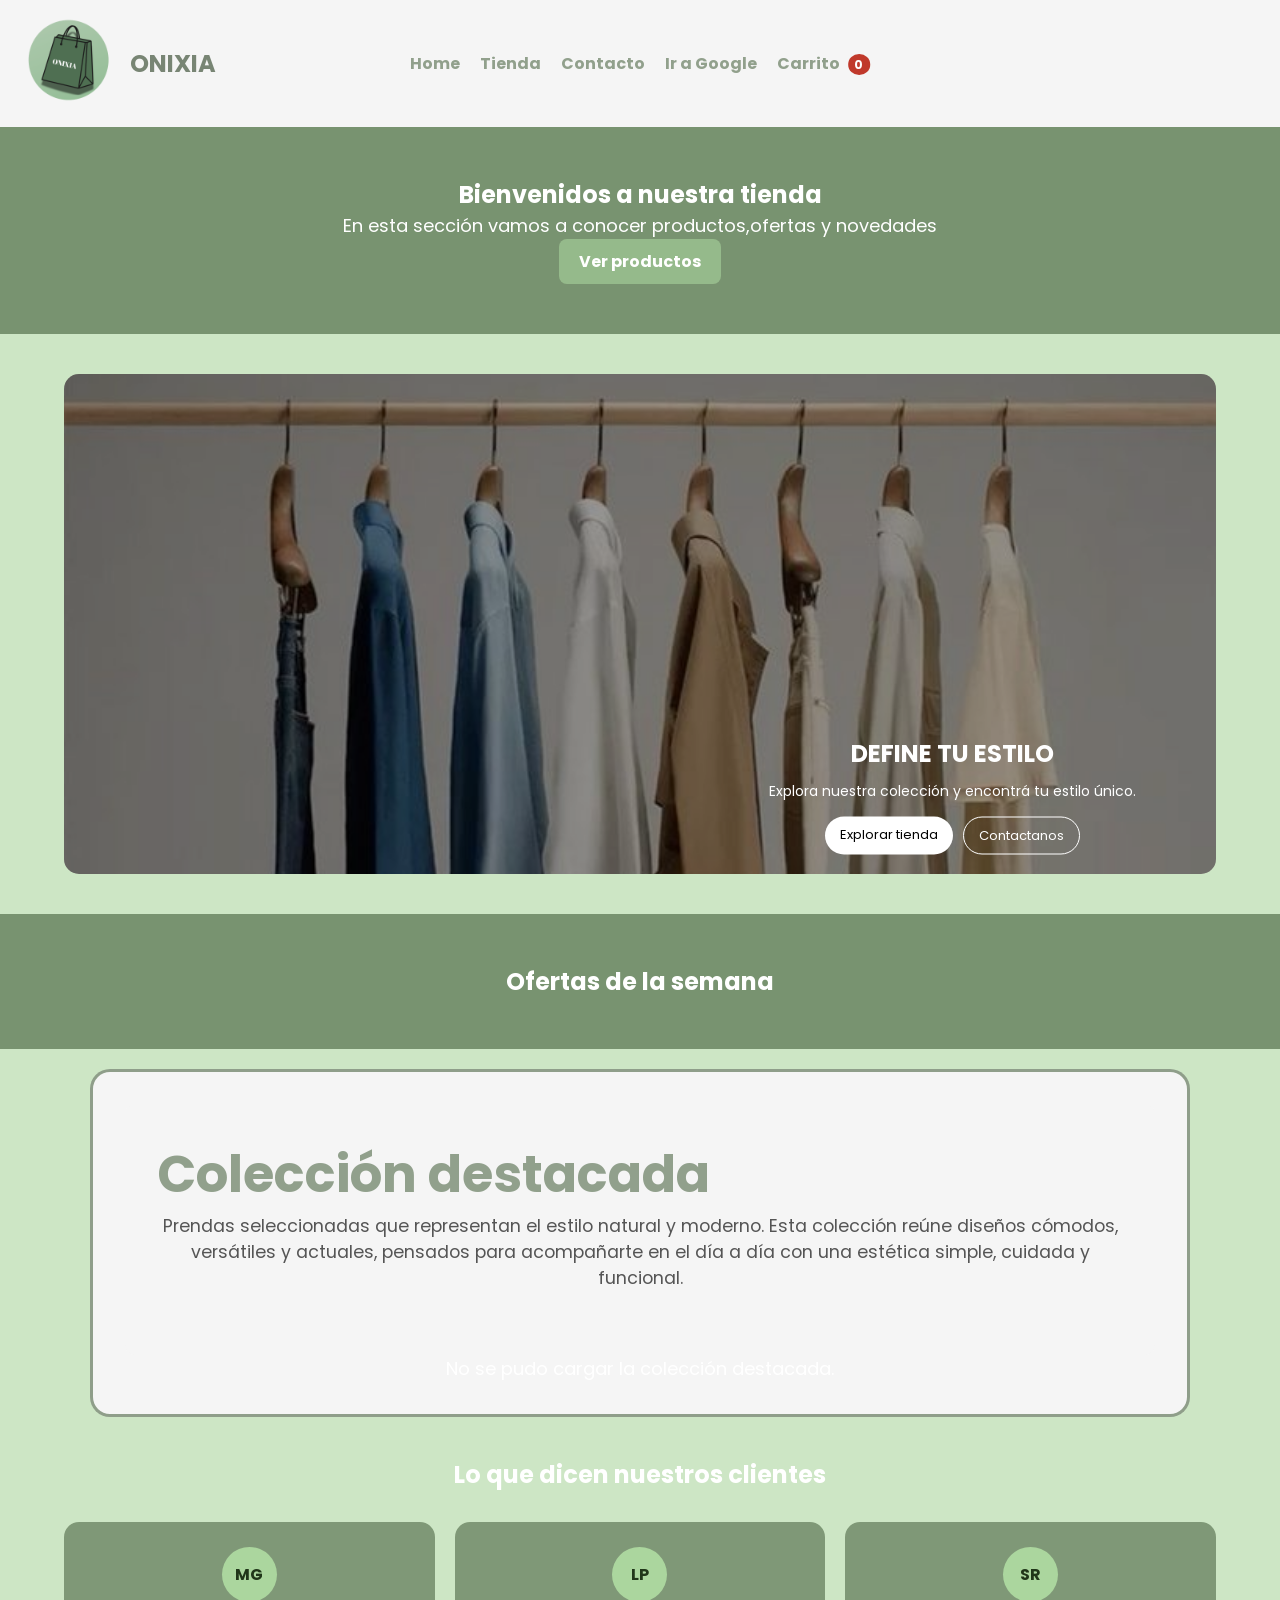
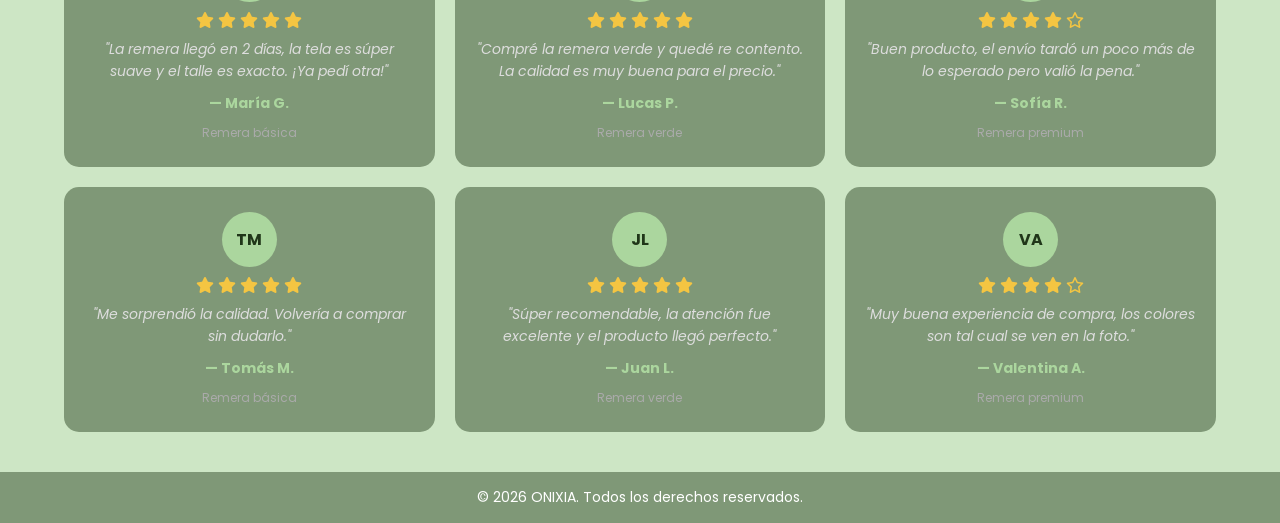
==== commit d6051fad: "Proyecto ONIXIA: carrito responsive, colección destacada con API, modal con galería de imágenes" ====
--- a/index.html
+++ b/index.html
@@ -84,65 +84,14 @@
             <!-- SECCIÓN 3: MEDIDAS, COLORES, FONDOS, FUENTES E ÍCONOS -->
             <section class="colecion">
                 <div class="contenido-colecion">
-                <h2 class="titulo-colecion">Colección destacada</h2>
-                <p class="texto-colecion">
-                    Prendas seleccionadas que representan el estilo natural y moderno. Esta colección reúne diseños cómodos, versátiles y actuales, pensados para acompañarte en el día a día con una estética simple, cuidada y funcional.
-                </p>
-            </div>
-
-                <div class="tarjetas">
-
-                    <article class="tarjeta producto">
-                        <img src="img/remera1.jpg" alt="Producto">
-
-                        <h3>Remera básica</h3>
-
-                        <p class="descripcion">
-                        Remera cómoda y minimalista.
-                        </p>
-
-                        <div class="footer">
-                        <span class="precio">$5000</span>
-
-                        <button>
-                            <i class="fa-solid fa-cart-shopping"></i>
-                            </button>
-                        </div>
-                    </article>
-
-                    <article class="tarjeta producto">
-                    <img src="img/essentials.jpg" alt="Producto">
-                    <h3>Remera verde</h3>
-                        <p class="descripcion">
-                        Ideal para tu estilo Oficina.
-                        </p>
-
-                        <div class="footer">
-                            <span class="precio">$6000</span>
-
-                            <button>
-                            <i class="fa-solid fa-cart-shopping"></i>
-                            </button>
-                        </div>
-                    </article>
-
-                    <article class="tarjeta producto">
-                        <img src="img/Premium.jpg" alt="Producto">
-                        <h3>Remera premium</h3>
-
-                        <p class="descripcion">
-                            Diseño moderno y elegante.
-                        </p>
-
-                        <div class="footer">
-                            <span class="precio">$7000</span>
-
-                            <button>
-                            <i class="fa-solid fa-cart-shopping"></i>
-                            </button>
-                        </div>
-                    </article>
-
+                    <h2 class="titulo-colecion">Colección destacada</h2>
+                    <p class="texto-colecion">
+                        Prendas seleccionadas que representan el estilo natural y moderno. Esta colección reúne diseños cómodos, versátiles y actuales, pensados para acompañarte en el día a día con una estética simple, cuidada y funcional.
+                    </p>
+                </div>
+
+                <div class="tarjetas" id="colecion-lista">
+                    <!-- JS inserta acá las tarjetas destacadas -->
                 </div>
             </section>
 
@@ -236,8 +185,8 @@
                         <span class="resena-producto">Remera premium</span>
                     </article>
                 </div>
-        </section>
-    </main>
+            </section>
+        </main>
     
 
         <script>
@@ -249,7 +198,43 @@
             <p>© 2026 ONIXIA. Todos los derechos reservados.</p>
         </footer>
 
-     <script src="js/carrito.js"></script>
+        <div id="toast-container"></div>
+
+        <!-- MODAL DESCRIPCIÓN PRODUCTO -->
+        <div id="modal-overlay" class="modal-overlay">
+            <div class="modal-contenido">
+                <button id="btn-cerrar-modal" class="btn-cerrar-modal">✕</button>
+
+                <div class="modal-imagen-wrap">
+                    <button id="modal-img-prev" class="modal-img-nav prev" aria-label="Imagen anterior">
+                        <i class="fa-solid fa-chevron-left"></i>
+                    </button>
+                    <img id="modal-imagen" src="" alt="">
+                    <button id="modal-img-next" class="modal-img-nav next" aria-label="Imagen siguiente">
+                        <i class="fa-solid fa-chevron-right"></i>
+                    </button>
+                </div>
+
+                <h3 id="modal-nombre"></h3>
+                <p id="modal-descripcion"></p>
+                <div class="modal-footer">
+                <span id="modal-precio" class="modal-precio"></span>
+
+                    <button id="modal-btn-agregar" class="btn-agregar">
+                        <i class="fa-solid fa-cart-shopping"></i>
+                    </button>
+                </div>
+            </div>
+        </div>
+
+        <button id="btn-subir" aria-label="Volver arriba">
+            <i class="fa-solid fa-arrow-up"></i>
+        </button>
+
+      <script src="js/productos.js"></script>
+      <script src="js/carrito.js"></script>
+      <script src="js/coleccion.js"></script>
+
     </body>
 
 </html>
--- a/estilos/base.css
+++ b/estilos/base.css
@@ -235,6 +235,186 @@
   }
 }
 
+/* ===== MODAL DESCRIPCIÓN PRODUCTO ===== */
+
+.modal-overlay {
+  position: fixed;
+  top: 0;
+  left: 0;
+  width: 100%;
+  height: 100%;
+  background: rgba(0, 0, 0, 0.6);
+  display: none;
+  align-items: center;
+  justify-content: center;
+  z-index: 10000;
+}
+
+.modal-overlay.activo {
+  display: flex;
+}
+
+.modal-contenido {
+  display: flex;
+  flex-direction: column;
+  align-items: center;
+
+  width: 90%;
+  max-width: 400px;
+  padding: 1.5rem;
+
+  background-color: #e5e5e5;
+  border: 2px solid #4a644296;
+  border-radius: 20px;
+
+  position: relative;
+  text-align: center;
+}
+
+.modal-contenido img {
+  width: 100%;
+  max-width: 250px;
+  height: 350px;
+  object-fit: cover;
+  border-radius: 10px;
+  margin-bottom: 10px;
+}
+
+.modal-contenido h3 {
+  color: #536d4a;
+  font-weight: 600;
+}
+
+.modal-contenido p {
+  color: #585858;
+}
+ 
+
+.modal-precio {
+  background-color: #536d4a; /* mismo color que el botón */
+  padding: 5px 12px;
+  border-radius: 20px;
+  font-weight: bold;
+  color: white; /* para que contraste */
+}
+
+.modal-footer {
+  display: flex;
+  justify-content: space-between;
+  align-items: center;
+  width: 100%;
+  margin-top: 15px;
+}
+
+.modal-footer .btn-agregar {
+  border-radius: 50%;
+  padding: 10px;
+}
+
+.modal-miniaturas {
+  display: flex;
+  gap: 0.5rem;
+  margin-top: 0.6rem;
+  justify-content: center;
+}
+
+.modal-miniatura {
+  width: 50px;
+  height: 50px;
+  object-fit: cover;
+  border-radius: 6px;
+  cursor: pointer;
+  opacity: 0.6;
+  border: 2px solid transparent;
+  transition: opacity 0.2s ease, border-color 0.2s ease;
+}
+
+.modal-miniatura:hover {
+  opacity: 0.9;
+}
+
+.modal-miniatura.activa {
+  opacity: 1;
+  border-color: #536d4a;
+}
+
+.modal-imagen-wrap {
+  position: relative;
+}
+
+.modal-img-nav {
+  position: absolute;
+  top: 50%;
+  transform: translateY(-50%);
+  background: rgba(0, 0, 0, 0.5);
+  color: white;
+  border: none;
+  width: 32px;
+  height: 32px;
+  border-radius: 50%;
+  cursor: pointer;
+  display: flex;
+  align-items: center;
+  justify-content: center;
+  font-size: 0.9rem;
+  transition: background 0.2s ease;
+}
+
+.modal-img-nav.prev { left: 10px; }
+.modal-img-nav.next { right: 10px; }
+
+.modal-img-nav:hover {
+  background: rgba(0, 0, 0, 0.75);
+}
+
+.modal-img-nav.oculto {
+  display: none;
+}
+
+
+.btn-cerrar-modal {
+  position: absolute;
+  top: 10px;
+  right: 14px;
+  background: none;
+  border: none;
+  font-size: 18px;
+  cursor: pointer;
+  color: #000000; 
+}
+
+/* ===== HASTA ACA LLEGA MODAL===== */
+
+#btn-subir {
+  position: fixed;
+  bottom: 30px;
+  right: 30px;
+  width: 48px;
+  height: 48px;
+  border-radius: 50%;
+  background: #536d4a;
+  color: white;
+  border: none;
+  font-size: 1.2rem;
+  cursor: pointer;
+  display: none;
+  align-items: center;
+  justify-content: center;
+  box-shadow: 0 4px 12px rgba(0, 0, 0, 0.2);
+  transition: background 0.2s ease, opacity 0.3s ease;
+  z-index: 999;
+}
+
+#btn-subir.visible {
+  display: flex;
+}
+
+#btn-subir:hover {
+  background: #435a3b;
+}
+
+
+
 /* ===== CELULAR - 375px ===== */
 @media (max-width: 375px) {
   p { font-size: 14px; }
--- a/estilos/productos.css
+++ b/estilos/productos.css
@@ -175,16 +175,196 @@
   margin-left: 0.3rem;
 }
 
+/* ============================================
+   RESPONSIVE
+   ============================================ */
+
+
 /* ===== TABLET - 768px ===== */
 @media (max-width: 768px) {
-  .colecion { min-width: unset; width: 95%; padding: 1rem; }
-  .colecion h2 { font-size: 2rem; }
-  .tarjeta { display: block; width: 90%; margin: 15px auto; height: auto; }
-}
+
+    .colecion {
+        width: 95%;
+        min-width: unset;
+        padding: 1rem;
+    }
+
+    .colecion h2 {
+        font-size: 2rem;
+        text-align: center;
+    }
+
+    .texto-colecion {
+        font-size: 1rem;
+    }
+
+
+    /* Productos en 2 columnas */
+    .tarjetas {
+        gap: 15px;
+    }
+
+    .tarjeta {
+        width: 45%;
+        min-width: unset;
+        padding: 1rem;
+        margin: 0;
+    }
+
+
+    .tarjeta img {
+        height: 280px;
+        max-width: 100%;
+        object-fit: cover;
+    }
+
+
+    .tarjeta h3 {
+        font-size: 1.2rem;
+    }
+
+
+    .tarjeta p {
+        font-size: 0.9rem;
+    }
+
+
+    .footer {
+        flex-direction: column;
+        gap: 10px;
+    }
+
+
+    .filtros {
+        flex-wrap: wrap;
+        gap: 10px;
+        margin-bottom: 20px;
+    }
+
+
+    .filtro-btn {
+        padding: 7px 15px;
+        font-size: 0.9rem;
+    }
+
+}
+
+
 
 /* ===== CELULAR - 375px ===== */
 @media (max-width: 375px) {
-  .colecion { width: 100%; padding: 0.5rem; }
-  .tarjeta { width: 95%; }
-  .tarjeta img { height: 250px; }
+
+
+    .colecion {
+        width: 100%;
+        padding: 0.8rem;
+        border-radius: 10px;
+    }
+
+
+    .colecion h2 {
+        font-size: 1.6rem;
+    }
+
+
+    .texto-colecion {
+        font-size: 0.9rem;
+        padding: 0 10px;
+    }
+
+
+
+    /* Productos en 1 columna */
+    .tarjetas {
+        flex-direction: column;
+        align-items: center;
+    }
+
+
+    .tarjeta {
+        width: 95%;
+        min-width: unset;
+        padding: 1rem;
+    }
+
+
+    .tarjeta img {
+        height: 230px;
+        width: 100%;
+        object-fit: cover;
+    }
+
+
+    .tarjeta h3 {
+        font-size: 1.1rem;
+    }
+
+
+    .tarjeta p {
+        font-size: 0.85rem;
+    }
+
+
+    .descripcion {
+        font-size: 0.8rem;
+    }
+
+
+    .footer {
+        flex-direction: row;
+        justify-content: space-between;
+    }
+
+
+    .precio {
+        font-size: 0.9rem;
+        padding: 5px 10px;
+    }
+
+
+    button {
+        padding: 8px;
+    }
+
+
+
+    /* Filtros en columna */
+    .filtros {
+        flex-direction: column;
+        align-items: center;
+    }
+
+
+    .filtro-btn {
+        width: 80%;
+        text-align: center;
+    }
+
+
+    #contador-carrito {
+        font-size: 0.65rem;
+    }
+
+}
+
+
+
+/* ===== CELULARES MUY CHICOS - 320px ===== */
+@media (max-width: 320px) {
+
+
+    .tarjeta img {
+        height: 200px;
+    }
+
+
+    .colecion h2 {
+        font-size: 1.4rem;
+    }
+
+
+    .filtro-btn {
+        width: 90%;
+    }
+
 }
--- a/estilos/index.css
+++ b/estilos/index.css
@@ -165,6 +165,38 @@
   margin-left: 0.3rem;
 }
 
+#btn-subir {
+  position: fixed;
+  bottom: 30px;
+  right: 30px;
+  width: 48px;
+  height: 48px;
+  border-radius: 50%;
+  background: #536d4a;
+  color: white;
+  border: none;
+  font-size: 1.2rem;
+  cursor: pointer;
+  display: none;
+  align-items: center;
+  justify-content: center;
+  box-shadow: 0 4px 12px rgba(0, 0, 0, 0.2);
+  transition: background 0.2s ease, opacity 0.3s ease;
+  z-index: 999;
+}
+
+#btn-subir.visible {
+  display: flex;
+}
+
+#btn-subir:hover {
+  background: #435a3b;
+}
+
+
+
+
+
 /* ===== TABLET - 768px ===== */
 @media (max-width: 768px) {
   .grid-resenas { grid-template-columns: 1fr; }
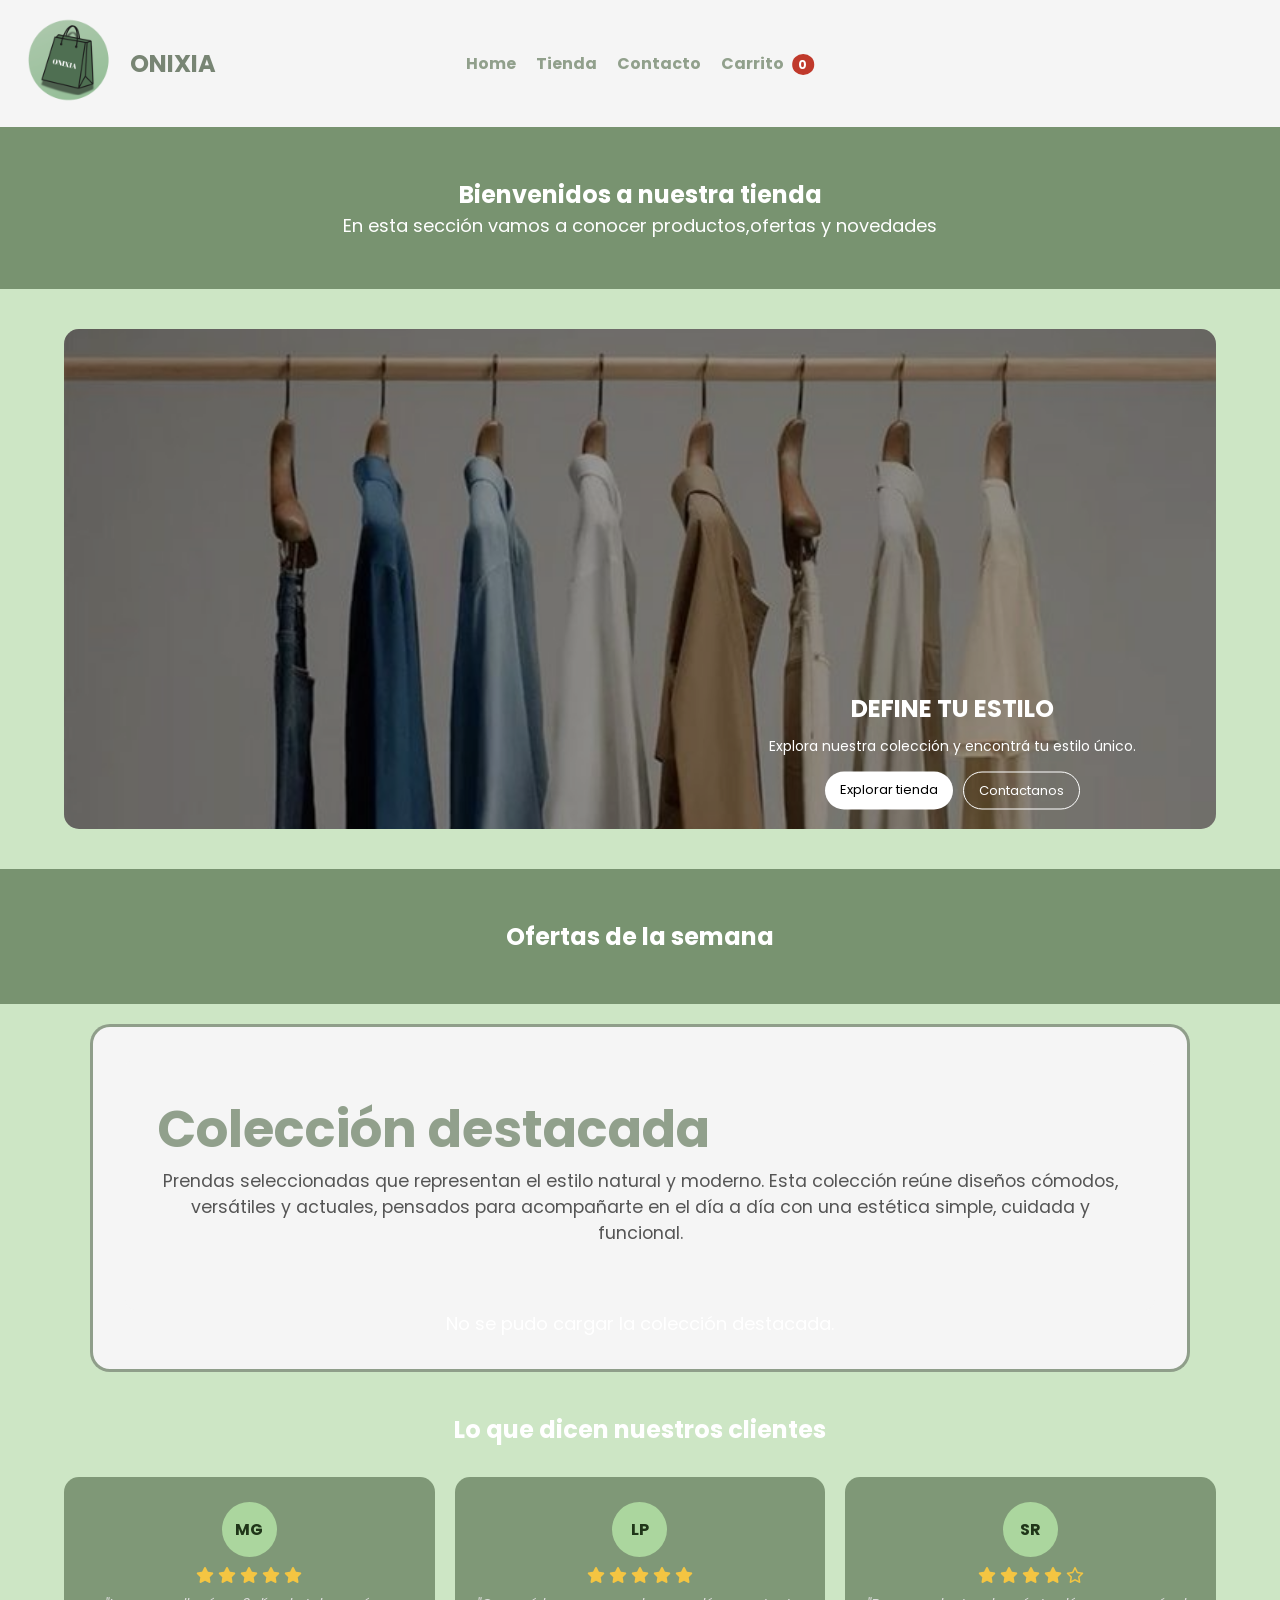
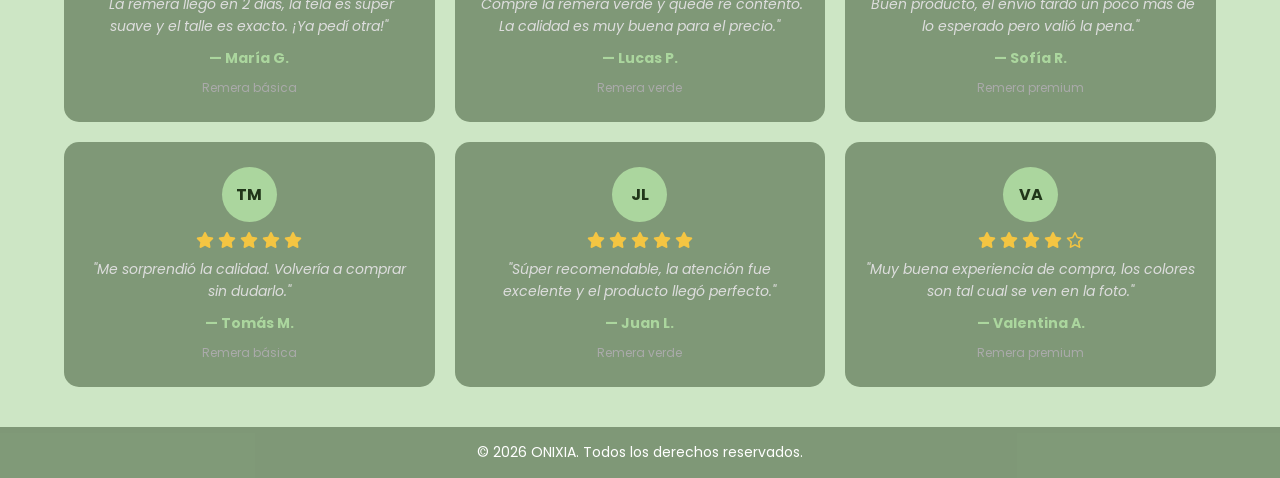
==== commit 91060a52: "agrego README, SEO, productos, responsive y ajustes de diseño" ====
--- a/index.html
+++ b/index.html
@@ -1,21 +1,26 @@
 <!DOCTYPE html>
 <html lang="es">
     <head>
-        <meta charset="UTF-8">
-        <meta name="viewport" content="width=device-width, initial-scale=1.0">
-        <link rel="icon" type="image/x-icon" href="img/OnixiaCirculo.png">
-
-        <link href="https://fonts.googleapis.com/css2?family=Poppins:wght@400;700&display=swap" rel="stylesheet">
-
-        <link rel="stylesheet" href="estilos/base.css">
-        <link rel="stylesheet" href="estilos/productos.css">
-        <link rel="stylesheet" href="estilos/index.css">
-
-        <!--  ICONOS -->
-        <link rel="stylesheet" href="https://cdnjs.cloudflare.com/ajax/libs/font-awesome/6.5.0/css/all.min.css">
-    
-        <title>ONIXIA</title>
-    </head>
+    <meta charset="UTF-8">
+    <meta name="viewport" content="width=device-width, initial-scale=1.0">
+
+    <!-- SEO -->
+    <meta name="description" content="ONIXIA - Tienda de ropa online con las mejores remeras y jeans.">
+    <meta name="keywords" content="ropa, remeras, jeans, moda, tienda online">
+    <meta name="author" content="ONIXIA">
+    <meta property="og:title" content="ONIXIA - Tienda de ropa">
+    <meta property="og:description" content="Explorá nuestra colección de ropa.">
+    <meta property="og:image" content="img/OnixiaCirculo.png">
+
+    <link rel="icon" type="image/x-icon" href="img/OnixiaCirculo.png">
+    <link href="https://fonts.googleapis.com/css2?family=Poppins:wght@400;700&display=swap" rel="stylesheet">
+    <link rel="stylesheet" href="estilos/base.css">
+    <link rel="stylesheet" href="estilos/productos.css">
+    <link rel="stylesheet" href="estilos/index.css">
+    <link rel="stylesheet" href="https://cdnjs.cloudflare.com/ajax/libs/font-awesome/6.5.0/css/all.min.css">
+
+    <title>ONIXIA - Tienda de ropa online</title>
+</head>
     <body>
         <header>
         
@@ -44,7 +49,6 @@
                     <li><a href="index.html">Home</a></li>
                     <li><a href="pages/tienda.html">Tienda</a></li>
                     <li><a href="pages/contacto.html">Contacto</a></li>
-                    <li><a href="https://www.google.com" target="_blank">Ir a Google</a></li>
                     <li><a href="pages/carrito.html">Carrito <span id="contador-carrito">0</span></a></li>
                 </ul>
             </nav>
@@ -55,7 +59,7 @@
                 <h2>Bienvenidos a nuestra tienda</h2>
                 <p>En esta sección vamos a conocer productos,ofertas y novedades</p>
 
-                <a href="pages/tienda.html" id="btn">Ver productos</a>
+                
             </section>
             <section class="hero">
                     
--- a/estilos/productos.css
+++ b/estilos/productos.css
@@ -205,15 +205,17 @@
     }
 
     .tarjeta {
+        display: flex;
+        flex-direction: column;
         width: 45%;
         min-width: unset;
-        padding: 1rem;
+        padding: 0.8rem;
         margin: 0;
     }
 
 
     .tarjeta img {
-        height: 280px;
+        height: 180px;
         max-width: 100%;
         object-fit: cover;
     }
@@ -229,9 +231,28 @@
     }
 
 
-    .footer {
-        flex-direction: column;
-        gap: 10px;
+  .footer {
+        display: grid;
+        grid-template-columns: 1fr 1fr;
+        gap: 8px;
+        align-items: center;
+        justify-items: center;
+        margin-top: auto;
+    }
+
+    .footer .precio {
+        grid-column: 1 / -1;
+        text-align: center;
+    }
+
+    .footer button {
+        width: 34px;
+        height: 34px;
+        padding: 0;
+        border-radius: 50%;
+        display: flex;
+        align-items: center;
+        justify-content: center;
     }
 
 
@@ -250,7 +271,6 @@
 }
 
 
-
 /* ===== CELULAR - 375px ===== */
 @media (max-width: 375px) {
 
@@ -282,6 +302,8 @@
 
 
     .tarjeta {
+        display: flex;
+        flex-direction: column;
         width: 95%;
         min-width: unset;
         padding: 1rem;
@@ -289,7 +311,7 @@
 
 
     .tarjeta img {
-        height: 230px;
+        height: 160px;
         width: 100%;
         object-fit: cover;
     }
@@ -311,21 +333,28 @@
 
 
     .footer {
-        flex-direction: row;
-        justify-content: space-between;
-    }
-
-
-    .precio {
-        font-size: 0.9rem;
-        padding: 5px 10px;
-    }
-
-
-    button {
-        padding: 8px;
-    }
-
+        display: grid;
+        grid-template-columns: 1fr 1fr;
+        gap: 8px;
+        align-items: center;
+        justify-items: center;
+        margin-top: auto;
+    }
+
+    .footer .precio {
+        grid-column: 1 / -1;
+        text-align: center;
+    }
+
+    .footer button {
+        width: 32px;
+        height: 32px;
+        padding: 0;
+        border-radius: 50%;
+        display: flex;
+        align-items: center;
+        justify-content: center;
+    }
 
 
     /* Filtros en columna */
@@ -348,13 +377,12 @@
 }
 
 
-
 /* ===== CELULARES MUY CHICOS - 320px ===== */
 @media (max-width: 320px) {
 
 
     .tarjeta img {
-        height: 200px;
+        height: 140px;
     }
 
 
--- a/estilos/index.css
+++ b/estilos/index.css
@@ -200,14 +200,34 @@
 /* ===== TABLET - 768px ===== */
 @media (max-width: 768px) {
   .grid-resenas { grid-template-columns: 1fr; }
-  .hero { padding: 0 20px; height: auto; min-height: 300px; }
+  .hero {
+    padding: 0 20px;
+    height: auto;
+    min-height: 300px;
+    align-items: flex-end;
+    padding-bottom: 30px;
+  }
   .hero h1 { font-size: 20px; }
+  .hero-contenido {
+    top: auto;
+    transform: none;
+  }
 }
 
 /* ===== CELULAR - 375px ===== */
 @media (max-width: 375px) {
-  .hero { padding: 0 10px; min-height: 250px; }
+  .hero {
+    padding: 0 10px;
+    min-height: 250px;
+    align-items: flex-end;
+    padding-bottom: 20px;
+  }
   .hero h1 { font-size: 16px; }
   .hero p { font-size: 12px; }
   .btn { padding: 6px 10px; font-size: 11px; }
+  .hero-contenido {
+    top: auto;
+    transform: none;
+  }
+}
 }
